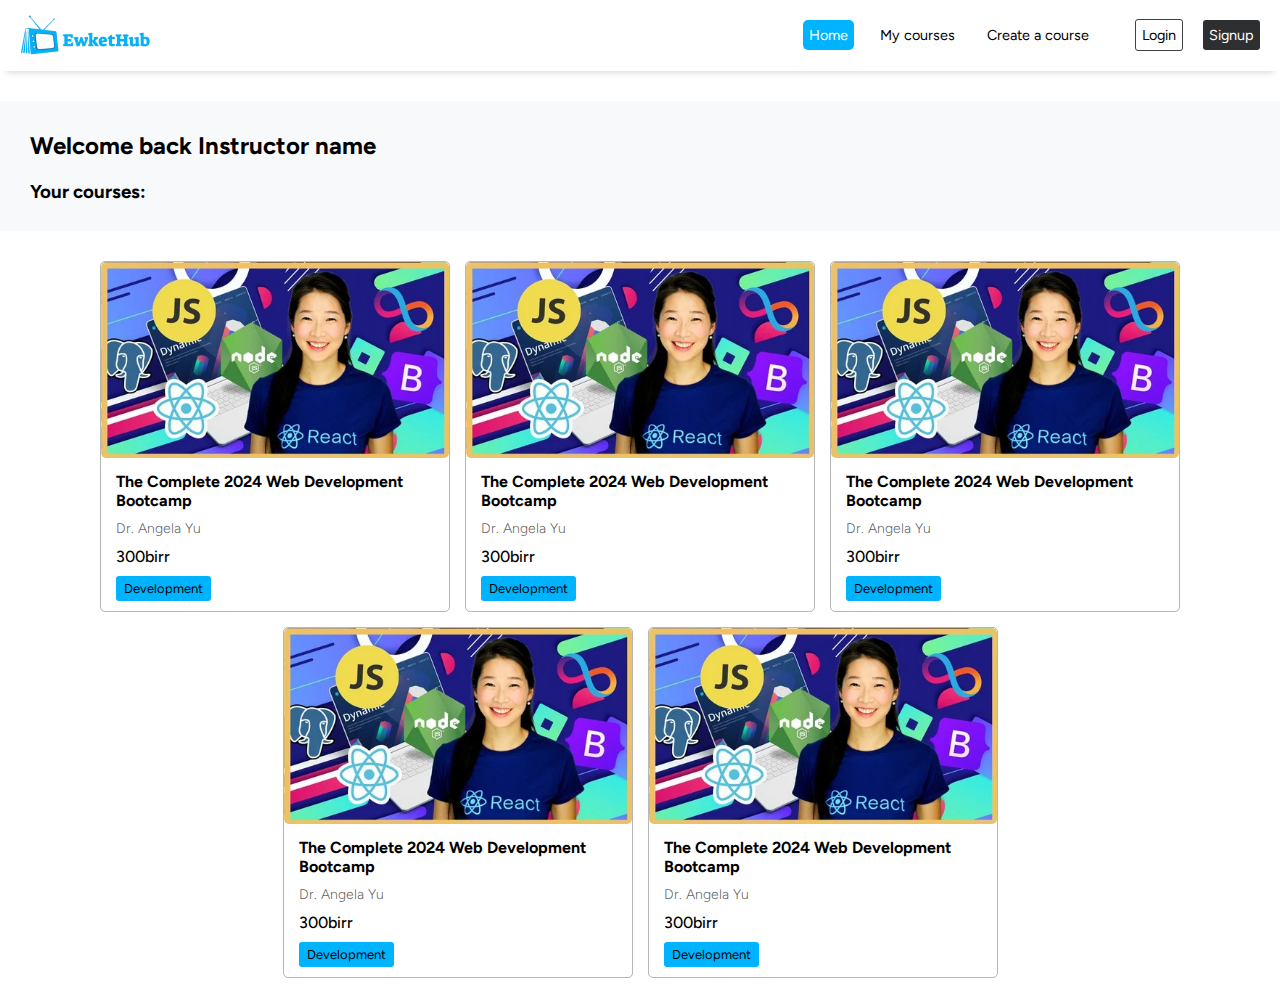
==== views/home/index.html @ a553b456 "started home screen" ====
<!DOCTYPE html>
<html lang="en">
  <head>
    <meta charset="UTF-8" />
    <meta name="viewport" content="width=device-width, initial-scale=1.0" />
    <title>Home</title>
    <script src="https://code.jquery.com/jquery-3.7.1.min.js"></script>
    <link rel="preconnect" href="https://fonts.googleapis.com" />
    <link rel="preconnect" href="https://fonts.gstatic.com" crossorigin />
    <link
      href="https://fonts.googleapis.com/css2?family=Figtree:ital,wght@0,300..900;1,300..900&display=swap"
      rel="stylesheet"
    />
    <link
      rel="stylesheet"
      href="https://cdn.jsdelivr.net/npm/bootstrap-icons@1.11.3/font/bootstrap-icons.min.css"
    />
    <link rel="stylesheet" href="styles.css" />
  </head>
  <body>
    <nav class="navbar-container">
      <div class="menu-wrapper">
        <div class="menu">
          <i class="bi menu-icon bi-list"></i>
        </div>
        <div class="logo">
          <a href="/"><div class="logo-img"></div></a>
        </div>
      </div>

      <div class="main-navigation">
        <div class="nav-items">
          <ul class="site-navigation">
            <li class="selected">Home</li>
            <li>My courses</li>
            <li>Create a course</li>
          </ul>
        </div>

        <div class="nav-auth">
          <ul class="auth-navigation">
            <li class="login">
              <a href="./views/auth/login/index.html">Login</a>
            </li>
            <li class="signup">
              <a href="./views/auth/signup/index.html">Signup</a>
            </li>
          </ul>
        </div>
      </div>
    </nav>
    <main>
      <div class="top-text">
        <h2>Welcome back Instructor name</h2>
        <h3>Your courses:</h3>
      </div>
      <div class="courses-list">
        <div class="course">
          <div class="course-image-container">
            <img
              class="course-image"
              src="../../assets/images/c5.webp"
              alt=""
            />
          </div>
          <div class="course-text">
            <div class="course-title">
              The Complete 2024 Web Development Bootcamp
            </div>

            <div class="course-author">Dr. Angela Yu</div>
            <div class="course-price">300birr</div>
            <div class="course-category">Development</div>
          </div>
        </div>
        <div class="course">
          <div class="course-image-container">
            <img
              class="course-image"
              src="../../assets/images/c5.webp"
              alt=""
            />
          </div>
          <div class="course-text">
            <div class="course-title">
              The Complete 2024 Web Development Bootcamp
            </div>

            <div class="course-author">Dr. Angela Yu</div>
            <div class="course-price">300birr</div>
            <div class="course-category">Development</div>
          </div>
        </div>
        <div class="course">
          <div class="course-image-container">
            <img
              class="course-image"
              src="../../assets/images/c5.webp"
              alt=""
            />
          </div>
          <div class="course-text">
            <div class="course-title">
              The Complete 2024 Web Development Bootcamp
            </div>

            <div class="course-author">Dr. Angela Yu</div>
            <div class="course-price">300birr</div>
            <div class="course-category">Development</div>
          </div>
        </div>
        <div class="course">
          <div class="course-image-container">
            <img
              class="course-image"
              src="../../assets/images/c5.webp"
              alt=""
            />
          </div>
          <div class="course-text">
            <div class="course-title">
              The Complete 2024 Web Development Bootcamp
            </div>

            <div class="course-author">Dr. Angela Yu</div>
            <div class="course-price">300birr</div>
            <div class="course-category">Development</div>
          </div>
        </div>
        <div class="course">
          <div class="course-image-container">
            <img
              class="course-image"
              src="../../assets/images/c5.webp"
              alt=""
            />
          </div>
          <div class="course-text">
            <div class="course-title">
              The Complete 2024 Web Development Bootcamp
            </div>

            <div class="course-author">Dr. Angela Yu</div>
            <div class="course-price">300birr</div>
            <div class="course-category">Development</div>
          </div>
        </div>
      </div>
    </main>
    <script src="../../navigation.js"></script>
  </body>
</html>
---- views/home/styles.css ----
@import url(../../navigation.css);
a {
  all: unset;
}
main {
  padding-top: 90px;
}

.top-text {
  padding: 10px 30px;
  background-color: #f7f9fa;
  margin-bottom: 20px;
}

.courses-list {
  display: flex;
  flex-wrap: wrap;
  justify-content: center;
  gap: 15px;
  padding: 10px;
}
.course {
  border: 1px solid #484a4b66;
  border-radius: 5px;
  width: 100%;
  max-width: 350px;
}

.course-image {
  width: 100%;
  max-width: 350px;
  border-radius: 5px;
}

.course-text {
  padding: 10px 15px;
  display: flex;
  flex-direction: column;
  align-items: flex-start;
  gap: 10px;
}

.course-author {
  font-size: 14px;
  font-weight: lighter;
  color: rgba(0, 0, 0, 0.645);
}

.course-price {
  font-weight: 500;
}

.course-title {
  font-weight: 700;
}

.course-category {
  padding: 5px 8px;
  border-radius: 3px;
  font-size: 13px;
  background-color: #00b3ff;
}

@media (max-width: 576px) {
}

@media (min-width: 576px) {
  main {
    padding-top: 30px;
  }
}

@media (min-width: 768px) {
  .signup-container {
    flex-direction: column;
  }

  .image-wrapper {
    width: 100%;
  }
}

@media (min-width: 992px) {
}

@media (min-width: 1200px) {
}
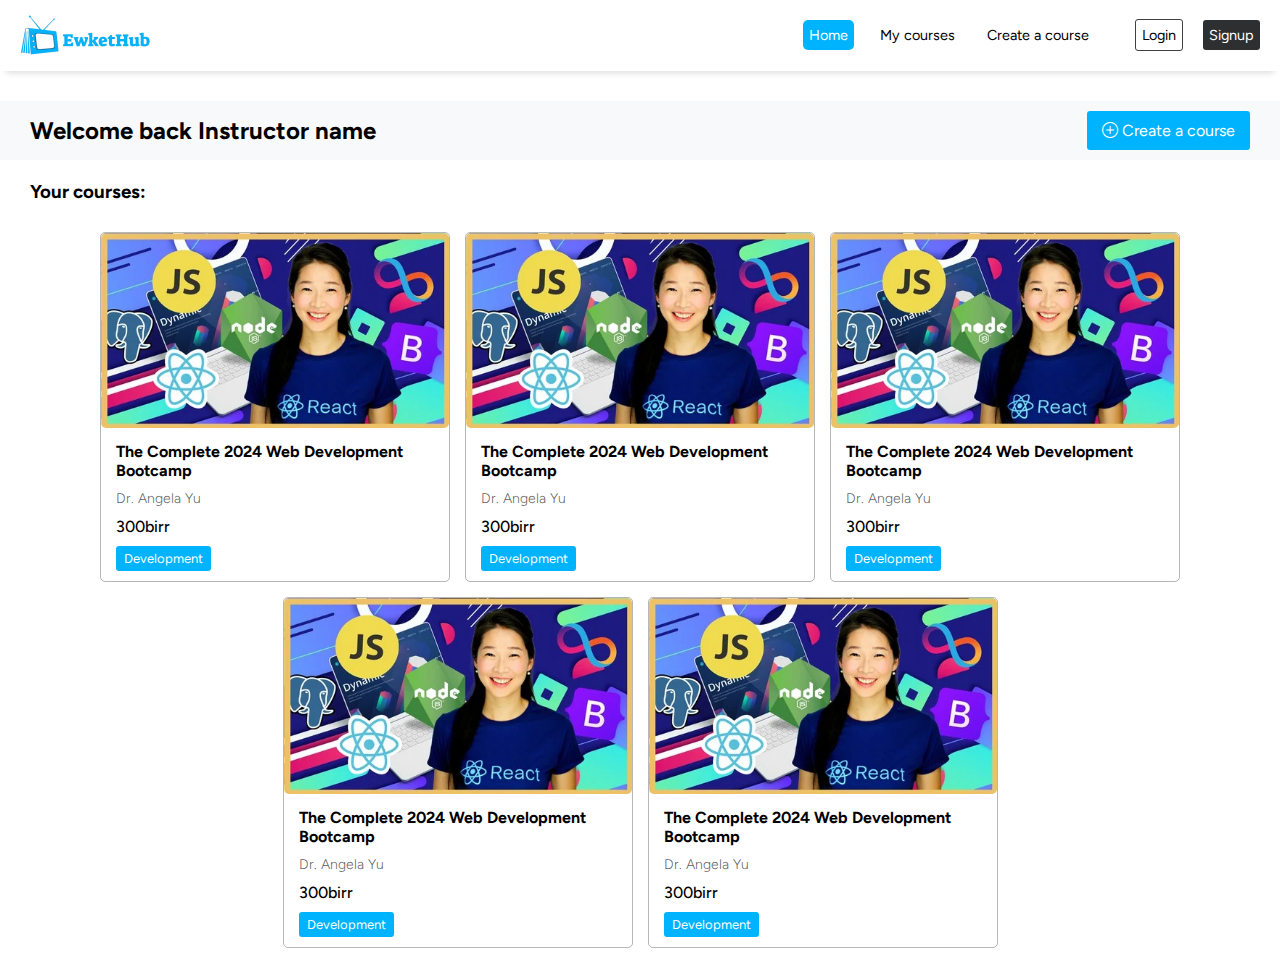
==== commit 1f6fa1e2: "fixed navigation" ====
--- a/views/home/index.html
+++ b/views/home/index.html
@@ -51,9 +51,14 @@
     </nav>
     <main>
       <div class="top-text">
-        <h2>Welcome back Instructor name</h2>
-        <h3>Your courses:</h3>
+        <div class="intro-text">
+          <h2>Welcome back Instructor name</h2>
+        </div>
+        <a class="create-button" href="#"
+          ><i class="bi bi-plus-circle"></i> Create a course</a
+        >
       </div>
+      <h3>Your courses:</h3>
       <div class="courses-list">
         <div class="course">
           <div class="course-image-container">
--- a/views/home/styles.css
+++ b/views/home/styles.css
@@ -10,6 +10,30 @@
   padding: 10px 30px;
   background-color: #f7f9fa;
   margin-bottom: 20px;
+  width: 100%;
+  display: flex;
+  justify-content: space-between;
+  flex-wrap: wrap;
+  gap: 20px;
+  align-items: center;
+}
+
+.intro-text,
+.intro-text h2 {
+  padding: 0;
+  margin: 0;
+}
+
+.create-button {
+  background-color: #00b3ff;
+  color: white;
+  padding: 10px 15px;
+  border-radius: 3px;
+  cursor: pointer;
+}
+
+h3 {
+  padding: 0px 30px;
 }
 
 .courses-list {
@@ -59,6 +83,7 @@
   border-radius: 3px;
   font-size: 13px;
   background-color: #00b3ff;
+  color: white;
 }
 
 @media (max-width: 576px) {
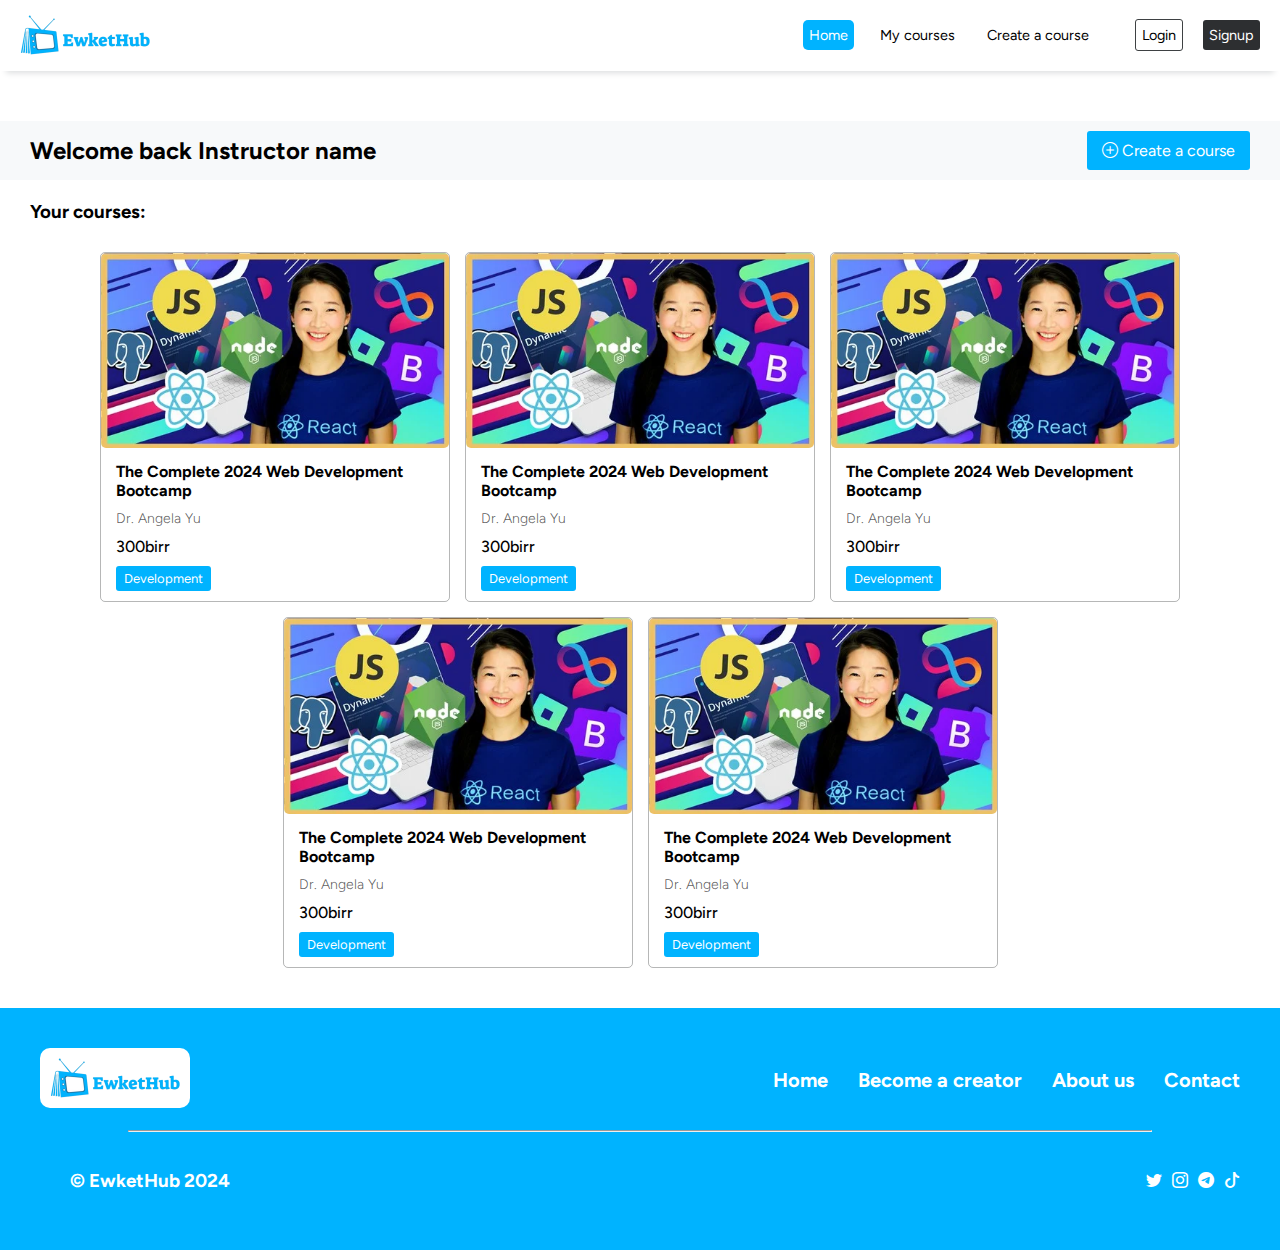
==== commit 7d1ea9e9: "added footer" ====
--- a/views/home/index.html
+++ b/views/home/index.html
@@ -152,6 +152,36 @@
         </div>
       </div>
     </main>
+    <footer class="main-footer">
+      <div class="footer-top">
+        <div class="logo-large">
+          <img
+            class="footer-logo"
+            src="../../assets/images/logos/logo-row.png"
+            alt=""
+          />
+        </div>
+
+        <div class="site-links">
+          <ul class="links">
+            <li class="link-item">Home</li>
+            <li class="link-item">Become a creator</li>
+            <li class="link-item">About us</li>
+            <li class="link-item">Contact</li>
+          </ul>
+        </div>
+      </div>
+      <hr />
+      <div class="about-footer">
+        <h3>&copy; EwketHub 2024</h3>
+        <ul class="social-links">
+          <li class="social-link"><i class="bi bi-twitter"></i></li>
+          <li class="social-link"><i class="bi bi-instagram"></i></li>
+          <li class="social-link"><i class="bi bi-telegram"></i></li>
+          <li class="social-link"><i class="bi bi-tiktok"></i></li>
+        </ul>
+      </div>
+    </footer>
     <script src="../../navigation.js"></script>
   </body>
 </html>
--- a/views/home/styles.css
+++ b/views/home/styles.css
@@ -1,4 +1,5 @@
 @import url(../../navigation.css);
+@import url(../../footer.css);
 a {
   all: unset;
 }
